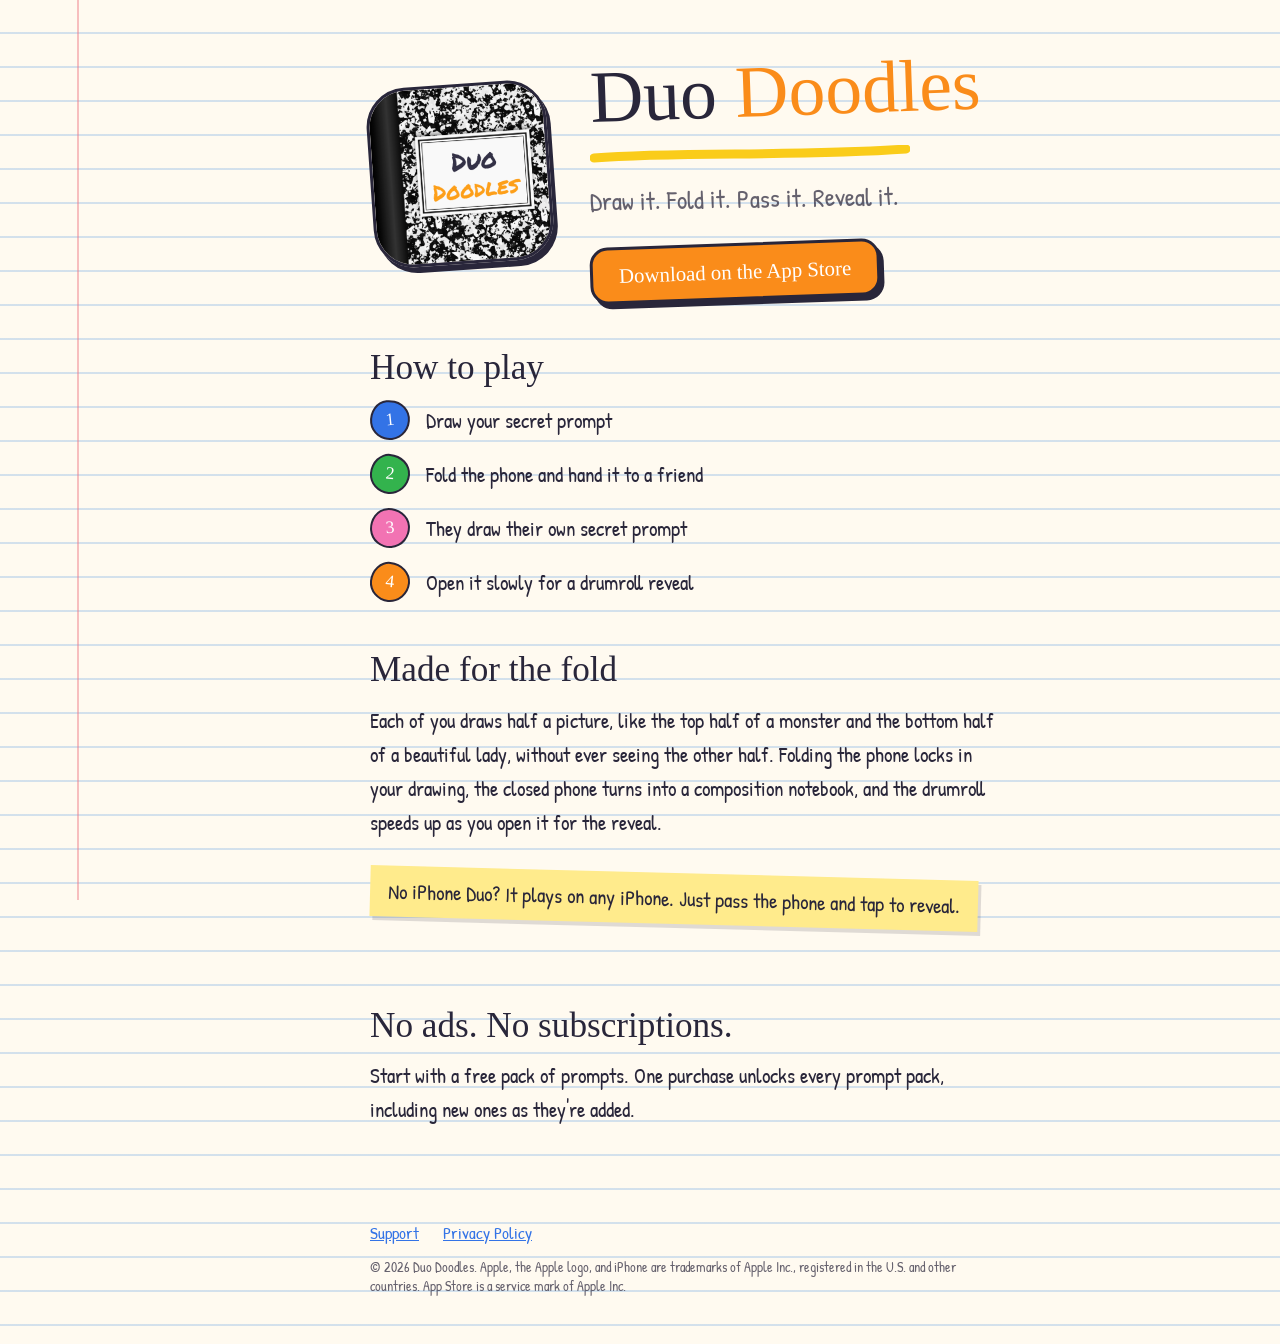
==== index.html @ 8e261622 "Add Duo Doodles website: landing, download link, privacy, and support pages Co-Authored-By: Claude O" ====
<!doctype html>
<html lang="en">
<head>
  <meta charset="utf-8">
  <meta name="viewport" content="width=device-width, initial-scale=1">
  <title>Duo Doodles — Fold & Pass Drawing Game</title>
  <meta name="description" content="A two-player drawing game made for iPhone Duo. Draw your secret half, fold the phone to pass it, then open it slowly for the big reveal.">
  <!-- Smart App Banner in Safari. Replace the ID once the app exists in App Store Connect. -->
  <meta name="apple-itunes-app" content="app-id=0000000000">
  <meta property="og:title" content="Duo Doodles">
  <meta property="og:description" content="Draw it. Fold it. Pass it. Reveal it. A drawing game made for iPhone Duo.">
  <meta property="og:image" content="assets/icon.png">
  <link rel="icon" href="assets/favicon.png">
  <link rel="apple-touch-icon" href="assets/apple-touch-icon.png">
  <link rel="stylesheet" href="assets/style.css">
</head>
<body>
  <main>
    <section class="hero">
      <img class="hero-icon" src="assets/icon.png" alt="Duo Doodles app icon: a composition notebook">
      <div class="hero-text">
        <h1>Duo <span class="orange">Doodles</span></h1>
        <svg class="swoosh" viewBox="0 0 320 18" aria-hidden="true">
          <path d="M4 13 C 90 6, 200 12, 316 4" fill="none" stroke="#facc1a" stroke-width="9" stroke-linecap="round"/>
        </svg>
        <p class="tagline">Draw it. Fold it. Pass it. Reveal it.</p>
        <a class="download" href="https://apps.apple.com/app/id0000000000">
          <img src="assets/app-store-badge.svg" alt="Download on the App Store"
               onerror="this.replaceWith(Object.assign(document.createElement('span'), {className: 'fallback', textContent: 'Download on the App Store'}))">
        </a>
      </div>
    </section>

    <h2>How to play</h2>
    <ol class="steps">
      <li><span class="badge">1</span> Draw your secret prompt</li>
      <li><span class="badge">2</span> Fold the phone and hand it to a friend</li>
      <li><span class="badge">3</span> They draw their own secret prompt</li>
      <li><span class="badge">4</span> Open it slowly for a drumroll reveal</li>
    </ol>

    <h2>Made for the fold</h2>
    <p>
      Each of you draws half a picture, like the top half of a monster and the bottom half
      of a beautiful lady, without ever seeing the other half. Folding the phone locks in your
      drawing, the closed phone turns into a composition notebook, and the drumroll speeds up
      as you open it for the reveal.
    </p>
    <p class="note">No iPhone Duo? It plays on any iPhone. Just pass the phone and tap to reveal.</p>

    <h2>No ads. No subscriptions.</h2>
    <p>Start with a free pack of prompts. One purchase unlocks every prompt pack, including new ones as they're added.</p>
  </main>

  <footer>
    <nav>
      <a href="support/">Support</a>
      <a href="privacy/">Privacy Policy</a>
    </nav>
    <small>© 2026 Duo Doodles. Apple, the Apple logo, and iPhone are trademarks of Apple Inc., registered in the U.S. and other countries. App Store is a service mark of Apple Inc.</small>
  </footer>
</body>
</html>
---- assets/style.css ----
/* Duo Doodles — notebook-paper styling to match the app. */

@font-face {
  font-family: "Permanent Marker";
  src: url("fonts/PermanentMarker-Regular.ttf") format("truetype");
  font-display: swap;
}

@font-face {
  font-family: "Patrick Hand";
  src: url("fonts/PatrickHand-Regular.ttf") format("truetype");
  font-display: swap;
}

:root {
  color-scheme: light;
  --ink: #29263a;
  --ink-soft: rgba(41, 38, 58, 0.72);
  --paper: #fffaf0;
  --rule: rgba(158, 194, 230, 0.45);
  --margin: rgba(237, 115, 128, 0.45);
  --orange: #fa8c1a;
  --blue: #3373e6;
  --green: #33b34d;
  --pink: #f273b3;
  --yellow: #facc1a;
  --line: 34px;
  --marker: "Permanent Marker", "Marker Felt", "Comic Sans MS", cursive;
  --hand: "Patrick Hand", "Chalkboard SE", "Comic Sans MS", cursive;
}

* {
  box-sizing: border-box;
}

html {
  background: var(--paper);
}

body {
  margin: 0;
  min-height: 100vh;
  color: var(--ink);
  font-family: var(--hand);
  font-size: 1.3rem;
  line-height: var(--line);
  /* Ruled notebook lines. */
  background:
    repeating-linear-gradient(to bottom, transparent 0, transparent calc(var(--line) - 1.5px), var(--rule) calc(var(--line) - 1.5px), var(--rule) var(--line))
    0 calc(var(--line) * 2) / 100% var(--line) repeat-y,
    var(--paper);
}

/* The red margin line. */
body::before {
  content: "";
  position: fixed;
  top: 0;
  bottom: 0;
  left: clamp(20px, 6vw, 80px);
  width: 2px;
  background: var(--margin);
  pointer-events: none;
}

main,
footer {
  position: relative;
  max-width: 760px;
  margin: 0 auto;
  padding-inline: clamp(36px, 9vw, 110px) 24px;
}

main {
  padding-block: 48px 24px;
}

a {
  color: var(--blue);
}

h1,
h2 {
  font-family: var(--marker);
  font-weight: normal;
  line-height: 1.15;
  margin: 0 0 12px;
}

h1 {
  font-size: clamp(2.6rem, 9vw, 4.6rem);
  transform: rotate(-2deg);
}

h2 {
  font-size: clamp(1.6rem, 5vw, 2.2rem);
  margin-top: 48px;
}

p {
  margin: 0 0 var(--line);
}

.orange {
  color: var(--orange);
}

/* Home */

.hero {
  display: flex;
  flex-wrap: wrap;
  align-items: center;
  gap: 28px 40px;
}

.hero-icon {
  width: clamp(120px, 26vw, 180px);
  height: auto;
  border-radius: 22%;
  box-shadow: 4px 6px 0 var(--ink);
  border: 3px solid var(--ink);
  transform: rotate(-4deg);
}

.hero-text {
  flex: 1 1 280px;
}

.tagline {
  font-size: 1.6rem;
  color: var(--ink-soft);
  transform: rotate(-1deg);
  margin-bottom: 20px;
}

.swoosh {
  display: block;
  width: min(320px, 80%);
  height: 18px;
  margin: 0 0 18px;
}

.download {
  display: inline-block;
  margin-top: 8px;
  text-decoration: none;
}

.download img {
  display: block;
  height: 56px;
  width: auto;
}

/* Shown until the official App Store badge is added to assets/. */
.download .fallback {
  display: inline-block;
  font-family: var(--marker);
  font-size: 1.3rem;
  line-height: 1.3;
  color: #fff;
  background: var(--orange);
  border: 3px solid var(--ink);
  border-radius: 18px;
  box-shadow: 4px 5px 0 var(--ink);
  padding: 12px 26px;
  transform: rotate(-2deg);
}

.download .fallback:hover {
  transform: rotate(-2deg) translate(2px, 2px);
  box-shadow: 2px 3px 0 var(--ink);
}

.steps {
  list-style: none;
  padding: 0;
  margin: 0;
}

.steps li {
  display: flex;
  align-items: center;
  gap: 16px;
  margin-bottom: 14px;
}

.badge {
  flex: none;
  display: grid;
  place-items: center;
  width: 40px;
  height: 40px;
  border: 2.5px solid var(--ink);
  border-radius: 46% 54% 50% 50% / 52% 48% 52% 48%;
  font-family: var(--marker);
  font-size: 1.1rem;
  line-height: 1;
  color: #fff;
}

.steps li:nth-child(1) .badge { background: var(--blue); transform: rotate(-6deg); }
.steps li:nth-child(2) .badge { background: var(--green); transform: rotate(5deg); }
.steps li:nth-child(3) .badge { background: var(--pink); transform: rotate(-4deg); }
.steps li:nth-child(4) .badge { background: var(--orange); transform: rotate(6deg); }

.note {
  display: inline-block;
  background: #ffeb8c;
  padding: 10px 18px;
  box-shadow: 3px 4px 0 rgba(41, 38, 58, 0.15);
  transform: rotate(1.5deg);
  line-height: 1.5;
}

/* Text pages */

.page h1 {
  font-size: clamp(2.2rem, 7vw, 3.4rem);
}

.back {
  display: inline-block;
  margin-bottom: 20px;
}

.faq h3 {
  font-family: var(--marker);
  font-weight: normal;
  font-size: 1.3rem;
  line-height: var(--line);
  margin: var(--line) 0 0;
}

/* Footer */

footer {
  padding-block: 32px 48px;
  font-size: 1.05rem;
  color: var(--ink-soft);
}

footer nav {
  display: flex;
  flex-wrap: wrap;
  gap: 8px 24px;
  margin-bottom: 8px;
}

footer small {
  display: block;
  font-size: 0.85rem;
  line-height: 1.4;
}
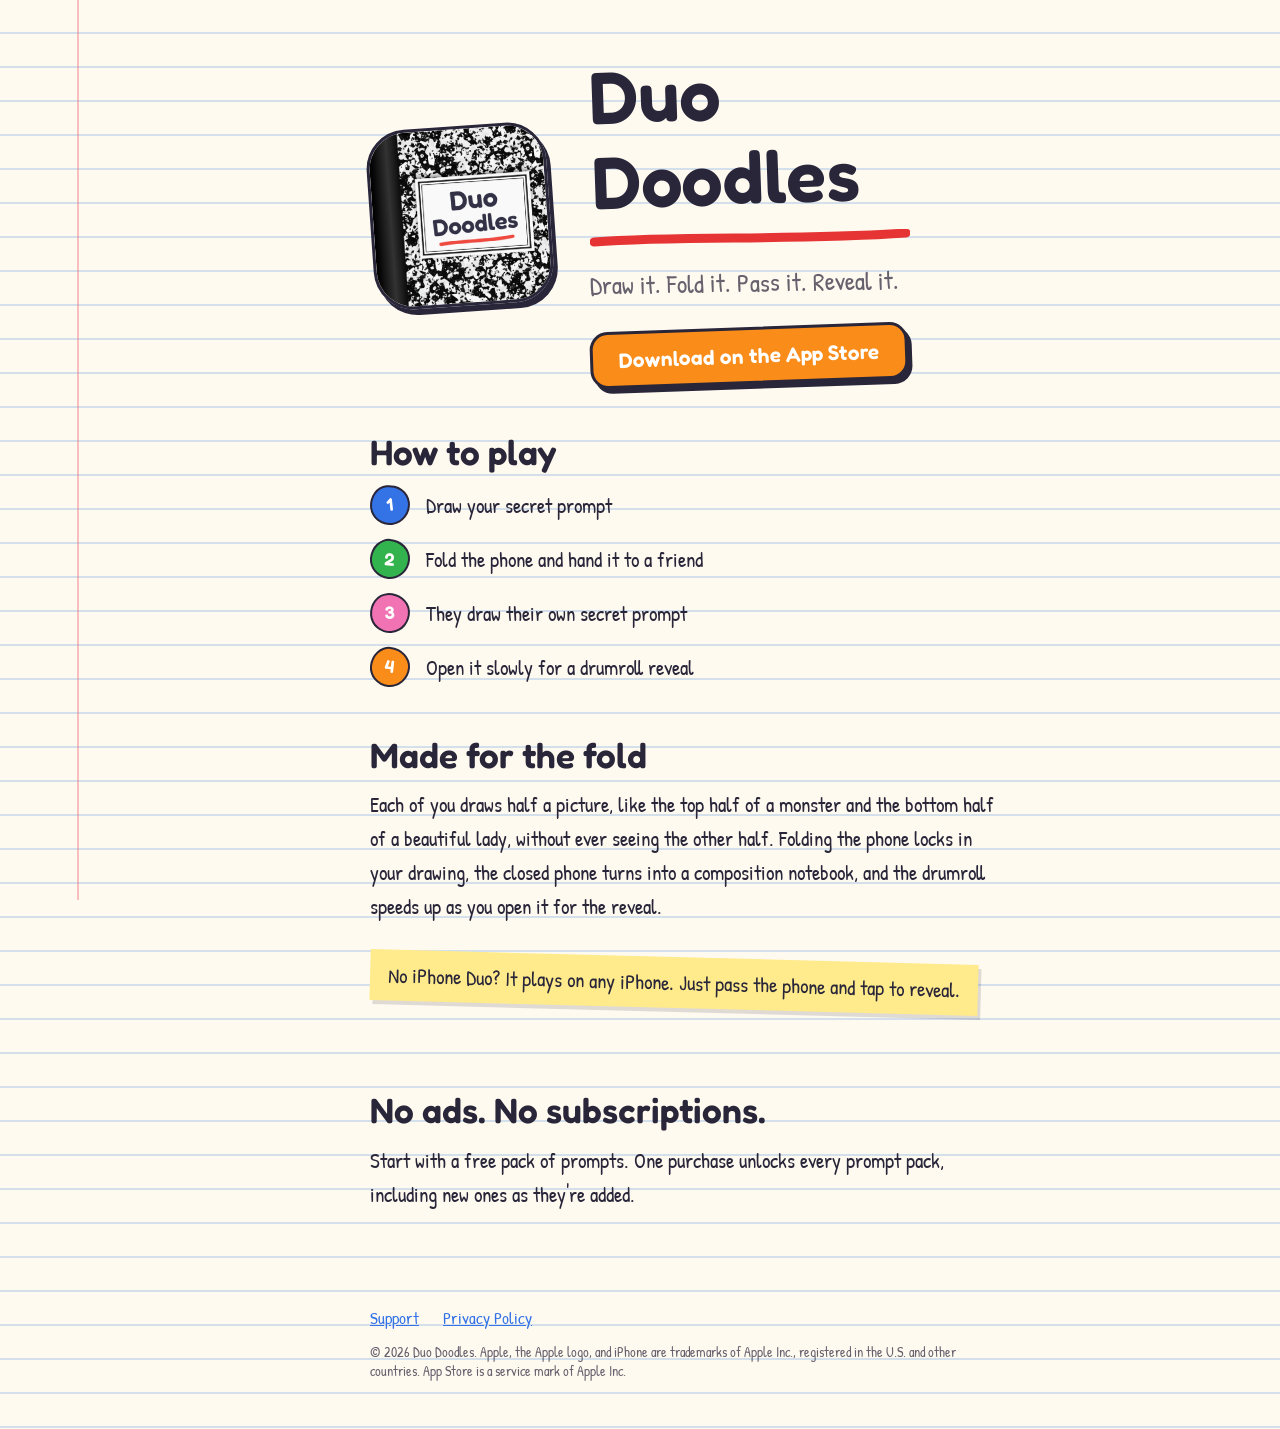
==== commit e2e9ce18: "Switch the display font to Fredoka with an all-ink title Permanent Marker felt too harsh. Titles, pr" ====
--- a/index.html
+++ b/index.html
@@ -19,9 +19,9 @@
     <section class="hero">
       <img class="hero-icon" src="assets/icon.png" alt="Duo Doodles app icon: a composition notebook">
       <div class="hero-text">
-        <h1>Duo <span class="orange">Doodles</span></h1>
+        <h1>Duo Doodles</h1>
         <svg class="swoosh" viewBox="0 0 320 18" aria-hidden="true">
-          <path d="M4 13 C 90 6, 200 12, 316 4" fill="none" stroke="#facc1a" stroke-width="9" stroke-linecap="round"/>
+          <path d="M4 13 C 90 6, 200 12, 316 4" fill="none" stroke="#e63333" stroke-width="9" stroke-linecap="round"/>
         </svg>
         <p class="tagline">Draw it. Fold it. Pass it. Reveal it.</p>
         <a class="download" href="https://apps.apple.com/app/id0000000000">
--- a/assets/style.css
+++ b/assets/style.css
@@ -1,8 +1,9 @@
 /* Duo Doodles — notebook-paper styling to match the app. */
 
 @font-face {
-  font-family: "Permanent Marker";
-  src: url("fonts/PermanentMarker-Regular.ttf") format("truetype");
+  font-family: "Fredoka";
+  src: url("fonts/Fredoka.ttf") format("truetype");
+  font-weight: 300 700;
   font-display: swap;
 }
 
@@ -25,7 +26,8 @@
   --pink: #f273b3;
   --yellow: #facc1a;
   --line: 34px;
-  --marker: "Permanent Marker", "Marker Felt", "Comic Sans MS", cursive;
+  --display: "Fredoka", ui-rounded, "SF Pro Rounded", system-ui, sans-serif;
+  --red: #e63333;
   --hand: "Patrick Hand", "Chalkboard SE", "Comic Sans MS", cursive;
 }
 
@@ -81,8 +83,8 @@
 
 h1,
 h2 {
-  font-family: var(--marker);
-  font-weight: normal;
+  font-family: var(--display);
+  font-weight: 600;
   line-height: 1.15;
   margin: 0 0 12px;
 }
@@ -99,10 +101,6 @@
 
 p {
   margin: 0 0 var(--line);
-}
-
-.orange {
-  color: var(--orange);
 }
 
 /* Home */
@@ -156,7 +154,8 @@
 /* Shown until the official App Store badge is added to assets/. */
 .download .fallback {
   display: inline-block;
-  font-family: var(--marker);
+  font-family: var(--display);
+  font-weight: 600;
   font-size: 1.3rem;
   line-height: 1.3;
   color: #fff;
@@ -194,7 +193,8 @@
   height: 40px;
   border: 2.5px solid var(--ink);
   border-radius: 46% 54% 50% 50% / 52% 48% 52% 48%;
-  font-family: var(--marker);
+  font-family: var(--display);
+  font-weight: 600;
   font-size: 1.1rem;
   line-height: 1;
   color: #fff;
@@ -226,8 +226,8 @@
 }
 
 .faq h3 {
-  font-family: var(--marker);
-  font-weight: normal;
+  font-family: var(--display);
+  font-weight: 600;
   font-size: 1.3rem;
   line-height: var(--line);
   margin: var(--line) 0 0;
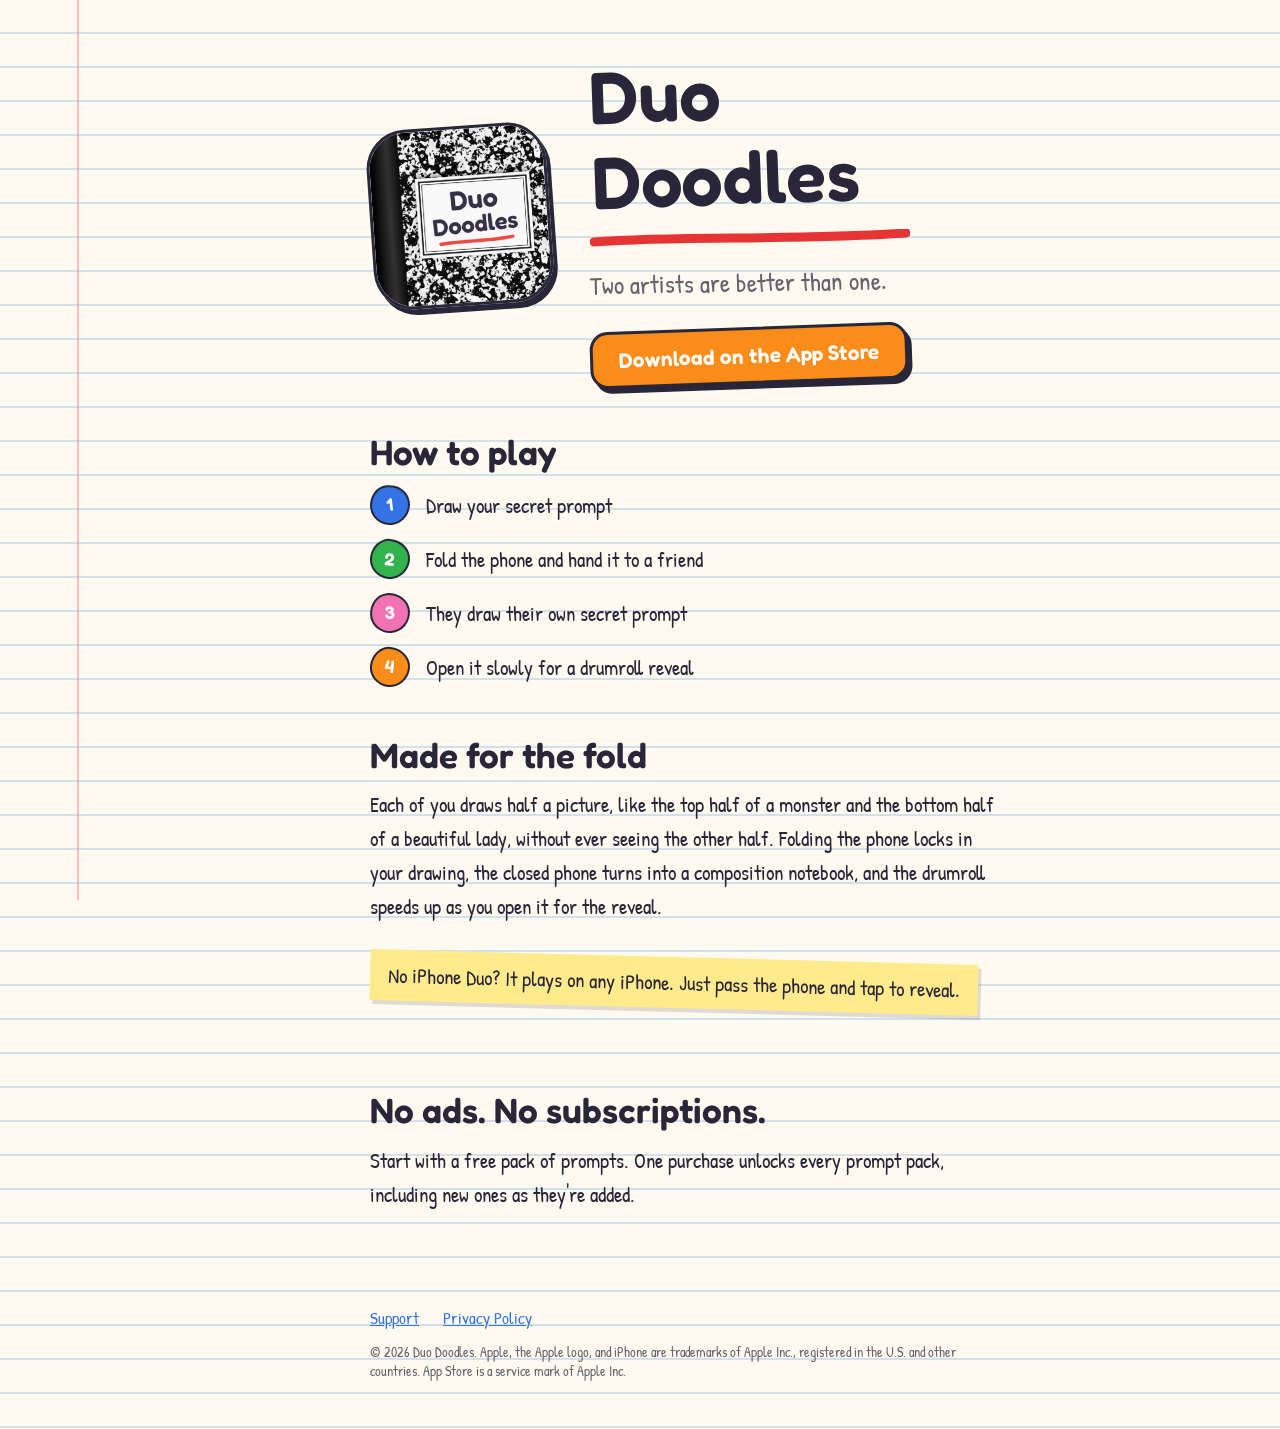
==== commit a96a168f: "Load real prompts, add launch pricing, sounds, and reveal polish - Load the 22 prompt pairs (3 free," ====
--- a/index.html
+++ b/index.html
@@ -6,9 +6,9 @@
   <title>Duo Doodles — Fold & Pass Drawing Game</title>
   <meta name="description" content="A two-player drawing game made for iPhone Duo. Draw your secret half, fold the phone to pass it, then open it slowly for the big reveal.">
   <!-- Smart App Banner in Safari. Replace the ID once the app exists in App Store Connect. -->
-  <meta name="apple-itunes-app" content="app-id=0000000000">
+  <meta name="apple-itunes-app" content="app-id=6818603832">
   <meta property="og:title" content="Duo Doodles">
-  <meta property="og:description" content="Draw it. Fold it. Pass it. Reveal it. A drawing game made for iPhone Duo.">
+  <meta property="og:description" content="Two artists are better than one. A drawing game made for iPhone Duo.">
   <meta property="og:image" content="assets/icon.png">
   <link rel="icon" href="assets/favicon.png">
   <link rel="apple-touch-icon" href="assets/apple-touch-icon.png">
@@ -23,8 +23,8 @@
         <svg class="swoosh" viewBox="0 0 320 18" aria-hidden="true">
           <path d="M4 13 C 90 6, 200 12, 316 4" fill="none" stroke="#e63333" stroke-width="9" stroke-linecap="round"/>
         </svg>
-        <p class="tagline">Draw it. Fold it. Pass it. Reveal it.</p>
-        <a class="download" href="https://apps.apple.com/app/id0000000000">
+        <p class="tagline">Two artists are better than one.</p>
+        <a class="download" href="https://apps.apple.com/app/id6818603832">
           <img src="assets/app-store-badge.svg" alt="Download on the App Store"
                onerror="this.replaceWith(Object.assign(document.createElement('span'), {className: 'fallback', textContent: 'Download on the App Store'}))">
         </a>
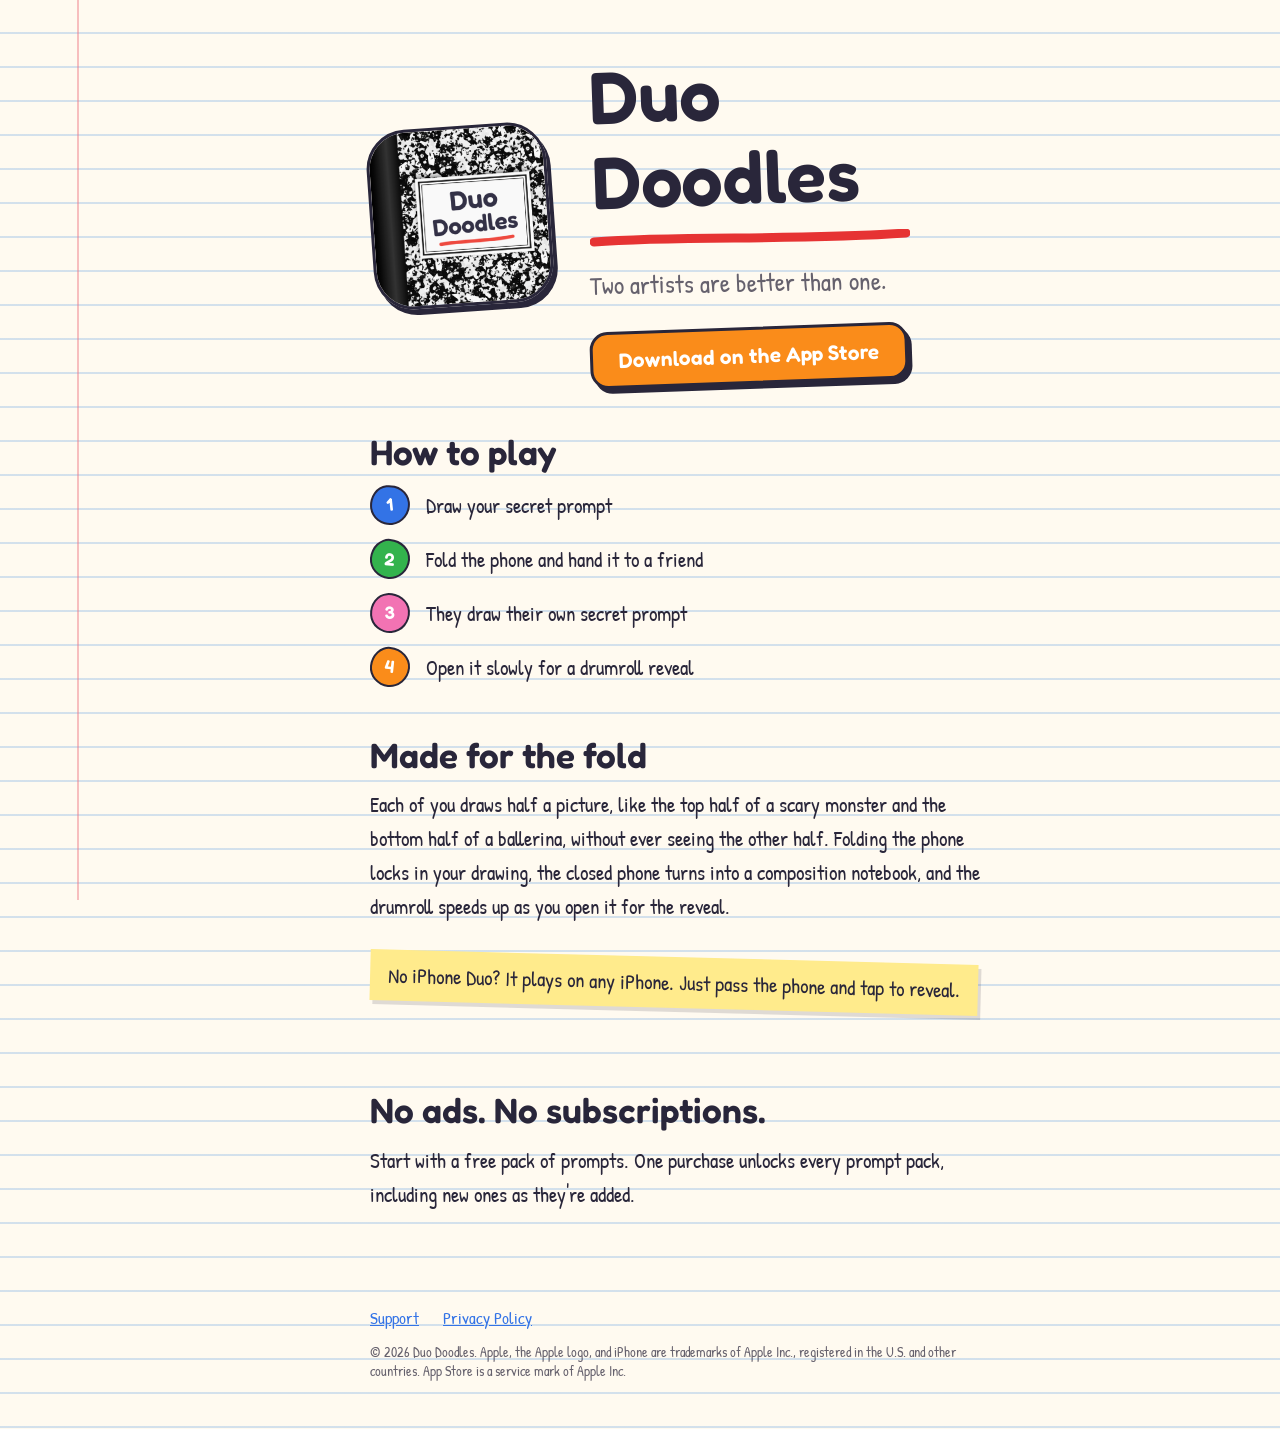
==== commit d3d0a60c: "Soften the starter prompt and simplify the home-screen steps The first starter pair is now "Top half" ====
--- a/index.html
+++ b/index.html
@@ -9,7 +9,8 @@
   <meta name="apple-itunes-app" content="app-id=6818603832">
   <meta property="og:title" content="Duo Doodles">
   <meta property="og:description" content="Two artists are better than one. A drawing game made for iPhone Duo.">
-  <meta property="og:image" content="assets/icon.png">
+  <meta property="og:url" content="https://duodoodles.fun/">
+  <meta property="og:image" content="https://duodoodles.fun/assets/icon.png">
   <link rel="icon" href="assets/favicon.png">
   <link rel="apple-touch-icon" href="assets/apple-touch-icon.png">
   <link rel="stylesheet" href="assets/style.css">
@@ -41,8 +42,8 @@
 
     <h2>Made for the fold</h2>
     <p>
-      Each of you draws half a picture, like the top half of a monster and the bottom half
-      of a beautiful lady, without ever seeing the other half. Folding the phone locks in your
+      Each of you draws half a picture, like the top half of a scary monster and the bottom
+      half of a ballerina, without ever seeing the other half. Folding the phone locks in your
       drawing, the closed phone turns into a composition notebook, and the drumroll speeds up
       as you open it for the reveal.
     </p>
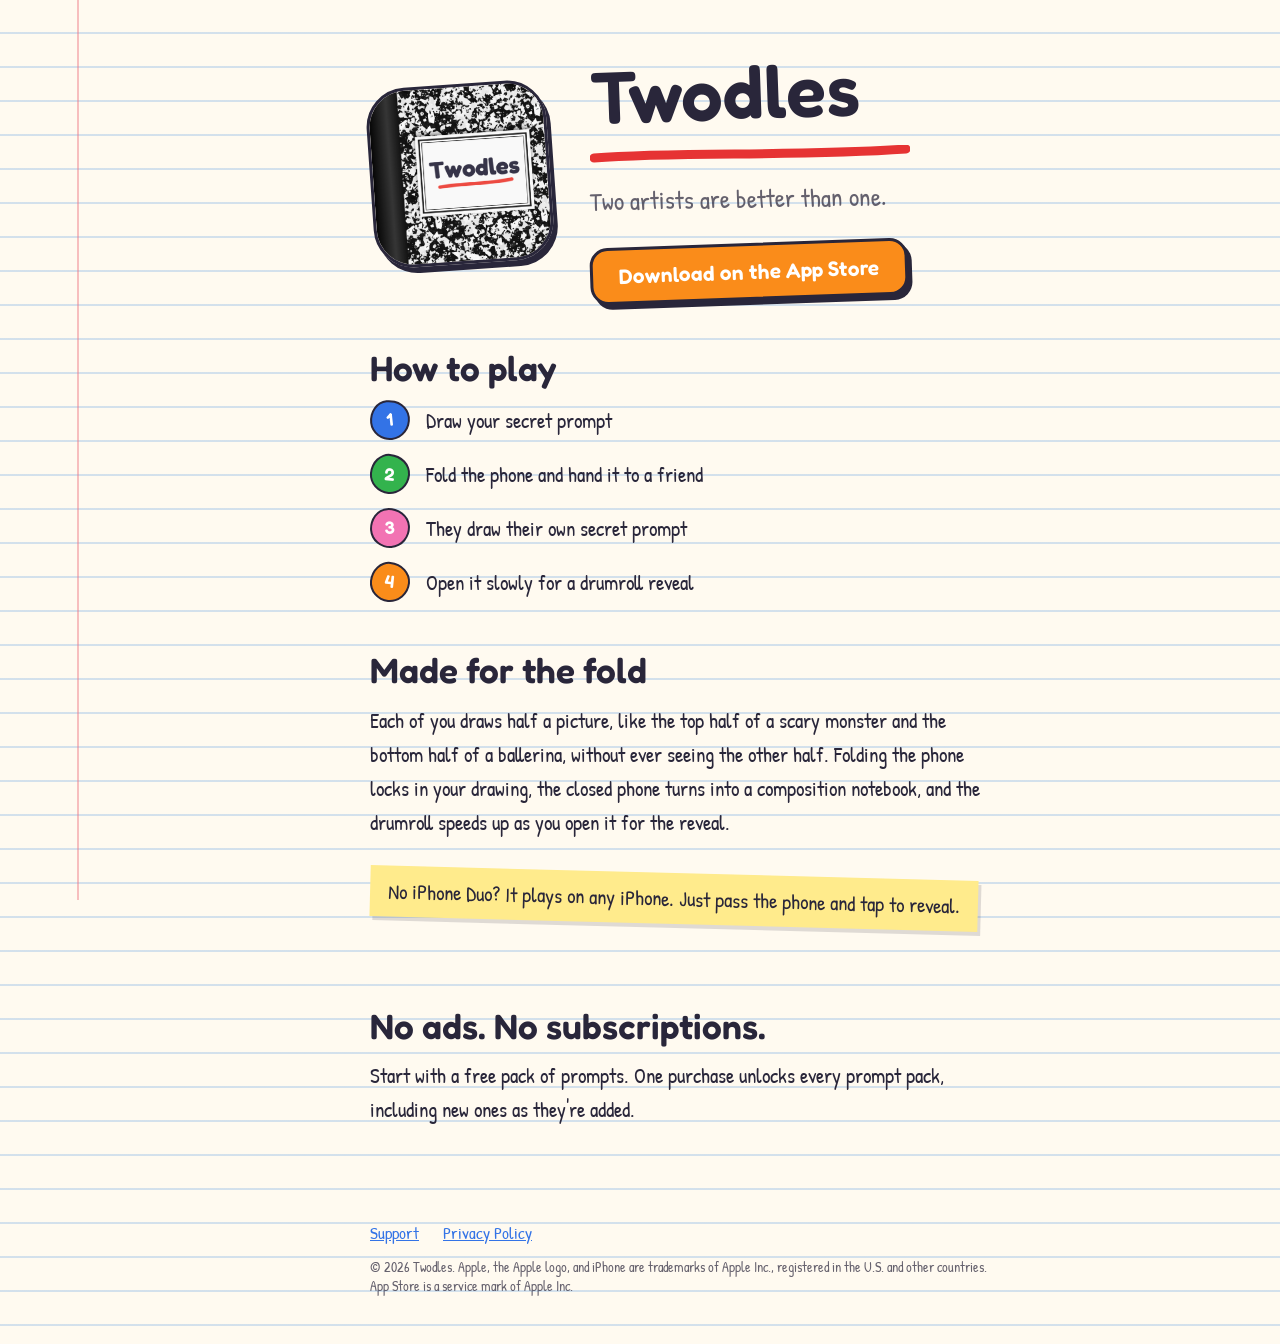
==== commit 377bd2e8: "Rename the app to Twodles and bump the build to 4 App Review rejected "Duo Doodles" because Duo is a" ====
--- a/index.html
+++ b/index.html
@@ -3,11 +3,11 @@
 <head>
   <meta charset="utf-8">
   <meta name="viewport" content="width=device-width, initial-scale=1">
-  <title>Duo Doodles — Fold & Pass Drawing Game</title>
+  <title>Twodles — Fold & Pass Drawing Game</title>
   <meta name="description" content="A two-player drawing game made for iPhone Duo. Draw your secret half, fold the phone to pass it, then open it slowly for the big reveal.">
   <!-- Smart App Banner in Safari. Replace the ID once the app exists in App Store Connect. -->
   <meta name="apple-itunes-app" content="app-id=6818603832">
-  <meta property="og:title" content="Duo Doodles">
+  <meta property="og:title" content="Twodles">
   <meta property="og:description" content="Two artists are better than one. A drawing game made for iPhone Duo.">
   <meta property="og:url" content="https://duodoodles.fun/">
   <meta property="og:image" content="https://duodoodles.fun/assets/icon.png">
@@ -18,9 +18,9 @@
 <body>
   <main>
     <section class="hero">
-      <img class="hero-icon" src="assets/icon.png" alt="Duo Doodles app icon: a composition notebook">
+      <img class="hero-icon" src="assets/icon.png" alt="Twodles app icon: a composition notebook">
       <div class="hero-text">
-        <h1>Duo Doodles</h1>
+        <h1>Twodles</h1>
         <svg class="swoosh" viewBox="0 0 320 18" aria-hidden="true">
           <path d="M4 13 C 90 6, 200 12, 316 4" fill="none" stroke="#e63333" stroke-width="9" stroke-linecap="round"/>
         </svg>
@@ -58,7 +58,7 @@
       <a href="support/">Support</a>
       <a href="privacy/">Privacy Policy</a>
     </nav>
-    <small>© 2026 Duo Doodles. Apple, the Apple logo, and iPhone are trademarks of Apple Inc., registered in the U.S. and other countries. App Store is a service mark of Apple Inc.</small>
+    <small>© 2026 Twodles. Apple, the Apple logo, and iPhone are trademarks of Apple Inc., registered in the U.S. and other countries. App Store is a service mark of Apple Inc.</small>
   </footer>
 </body>
 </html>
--- a/assets/style.css
+++ b/assets/style.css
@@ -1,4 +1,4 @@
-/* Duo Doodles — notebook-paper styling to match the app. */
+/* Twodles — notebook-paper styling to match the app. */
 
 @font-face {
   font-family: "Fredoka";
